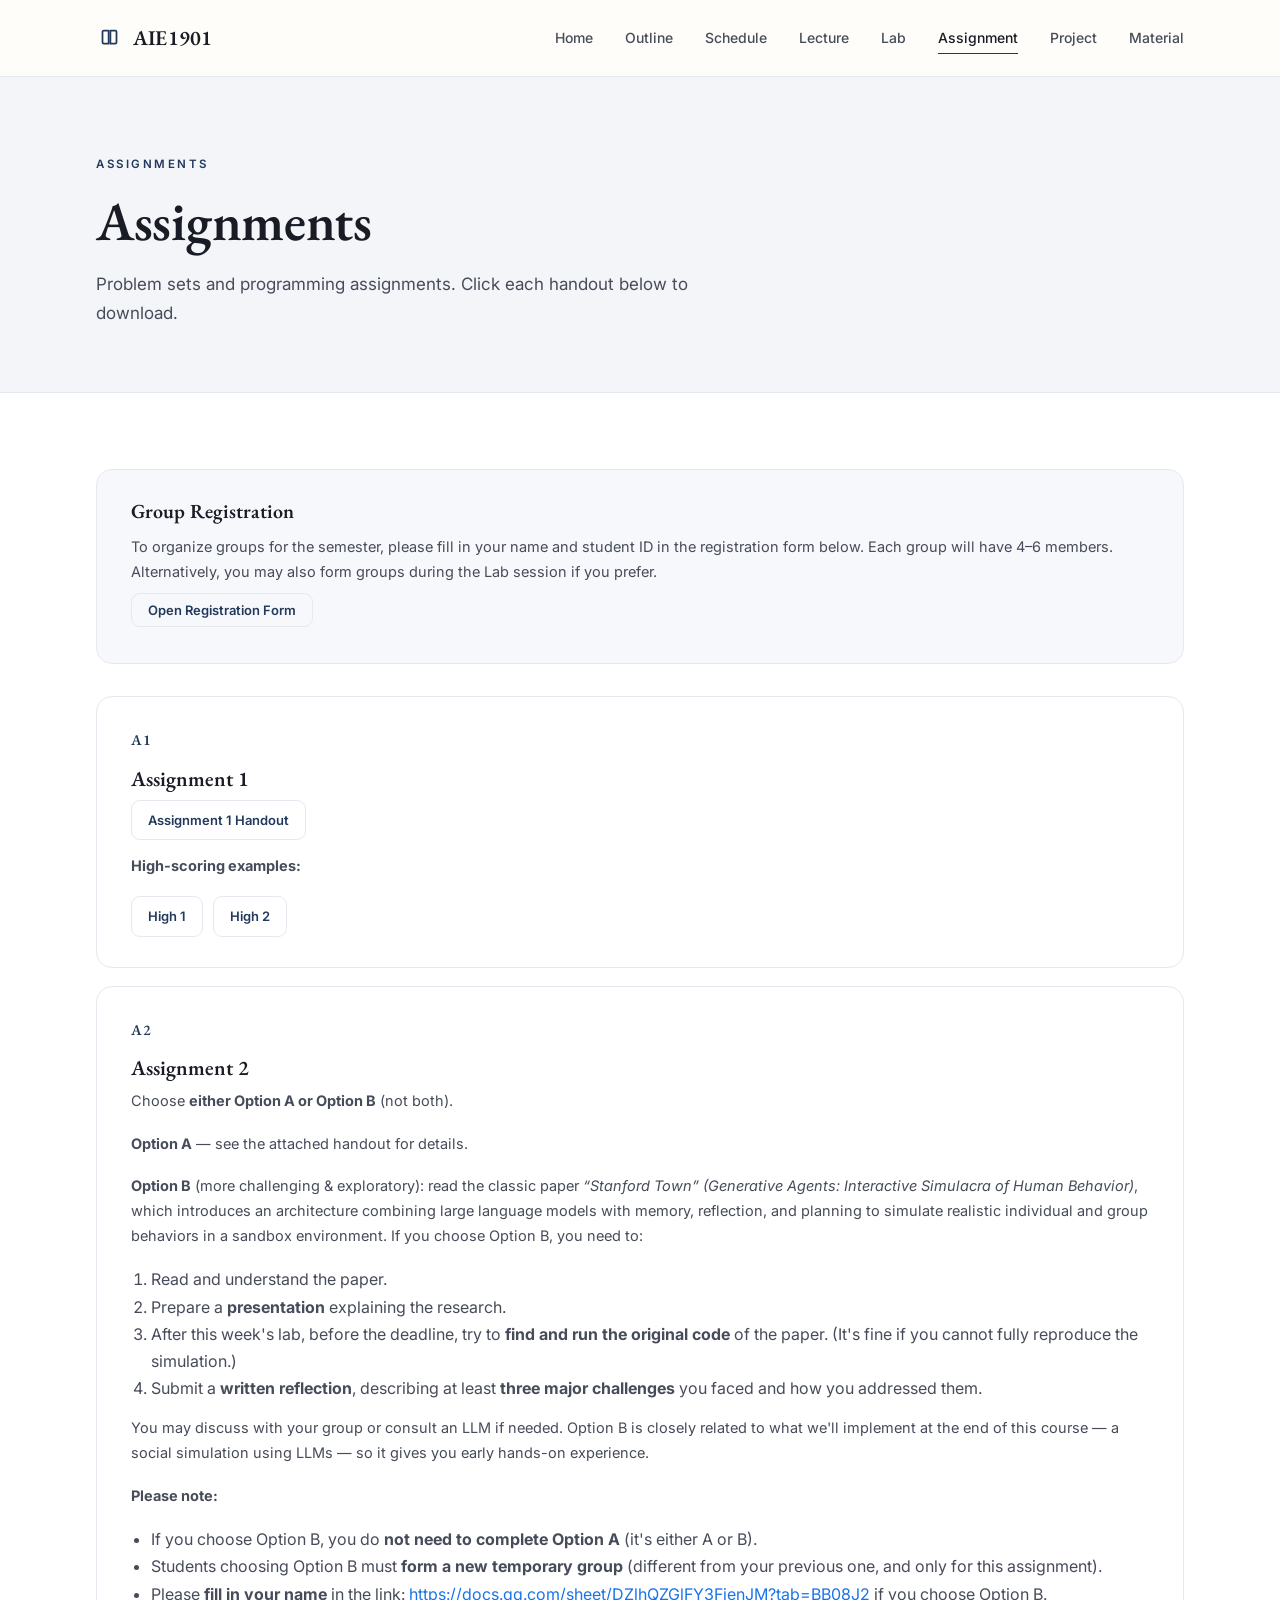
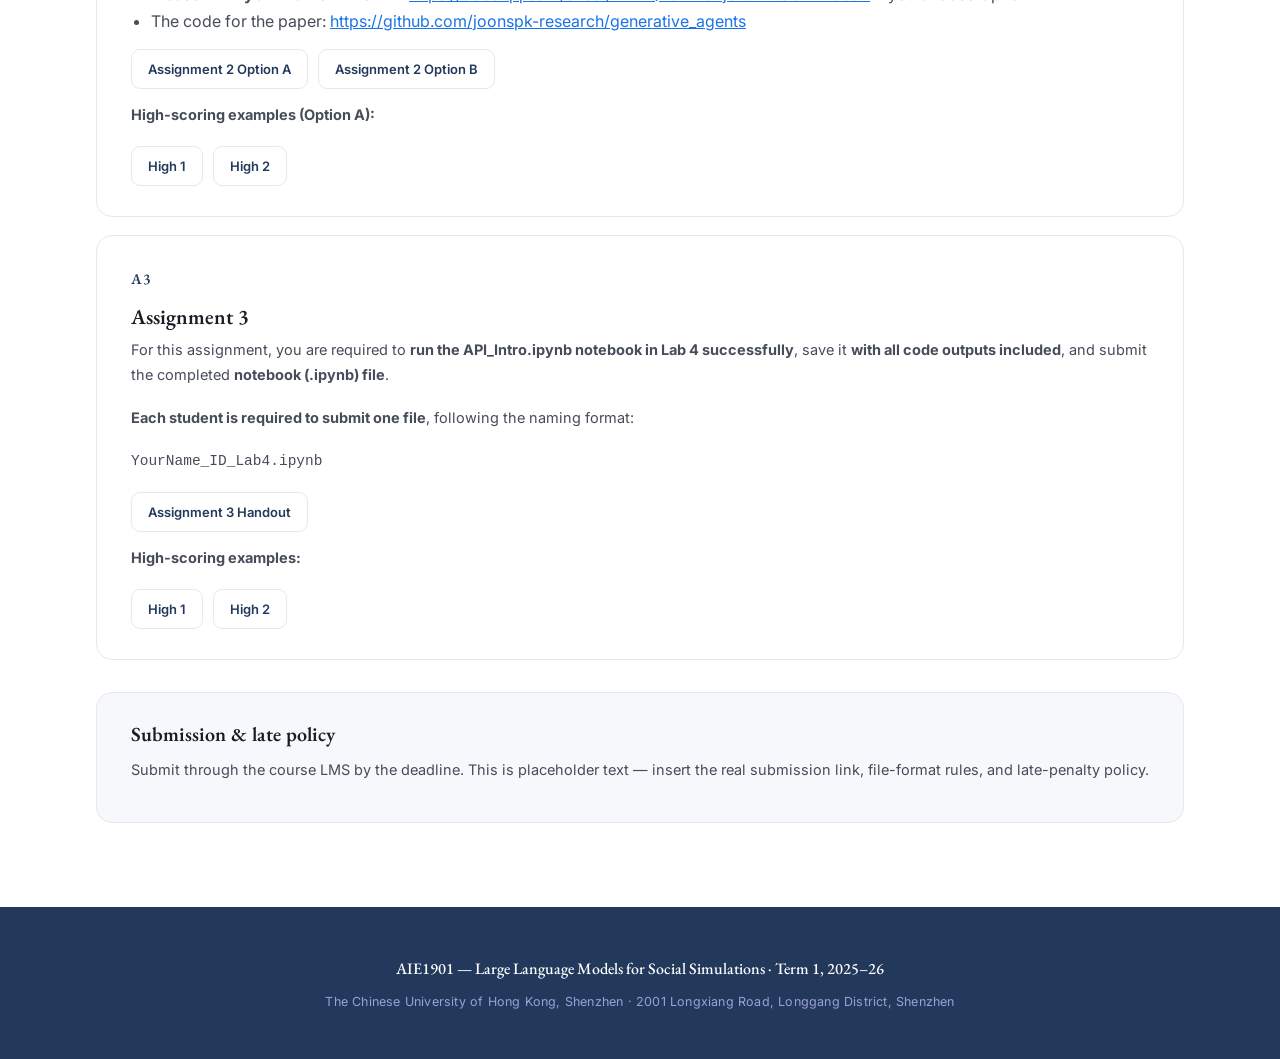
==== assignment.html @ 6c87aa85 "添加剩余文件" ====
<!DOCTYPE html>
<html lang="en">
<head>
    <meta charset="UTF-8">
    <meta name="viewport" content="width=device-width, initial-scale=1.0">
    <title>Assignment — AIE1901</title>
    <link rel="stylesheet" href="style.css">
</head>
<body>

    <header id="site-header" class="site-header"></header>

    <section class="page-hero">
        <div class="container">
            <span class="eyebrow">Assignments</span>
            <h1>Assignments</h1>
            <p class="lead">Problem sets and programming assignments. Click each handout below to download.</p>
        </div>
    </section>

    <main class="content">
        <div class="container">

            <div class="note" style="margin-bottom:32px;">
                <h4>Group Registration</h4>
                <p>To organize groups for the semester, please fill in your name and student ID in the registration form below. Each group will have 4–6 members. Alternatively, you may also form groups during the Lab session if you prefer.</p>
                <p style="margin-top:14px;"><a class="chip-link" href="https://docs.qq.com/sheet/DZmpaQ1VUUHdWbXJv?tab=BB08J2" target="_blank" rel="noopener">Open Registration Form</a></p>
            </div>

            <div class="assign-list">
                <div class="assign-card">
                    <div class="assign-head"><span class="assign-num">A1</span></div>
                    <h3>Assignment 1</h3>
                    <div class="item-links"><a class="chip-link" href="assignments/AIE1901_Assignment1.pdf" target="_blank" rel="noopener">Assignment 1 Handout</a></div>
                    <p style="margin-top:14px;"><strong>High-scoring examples:</strong></p>
                    <div class="item-links"><a class="chip-link" href="assignments/examples/A1_Example_1.zip">High 1</a><a class="chip-link" href="assignments/examples/A1_Example_2.zip">High 2</a></div>
                </div>
                <div class="assign-card">
                    <div class="assign-head"><span class="assign-num">A2</span></div>
                    <h3>Assignment 2</h3>
                    <p>Choose <strong>either Option A or Option B</strong> (not both).</p>
                    <p style="margin-top:14px;"><strong>Option A</strong> — see the attached handout for details.</p>
                    <p style="margin-top:14px;"><strong>Option B</strong> (more challenging &amp; exploratory): read the classic paper <em>“Stanford Town” (Generative Agents: Interactive Simulacra of Human Behavior)</em>, which introduces an architecture combining large language models with memory, reflection, and planning to simulate realistic individual and group behaviors in a sandbox environment. If you choose Option B, you need to:</p>
                    <ol style="margin:10px 0 0 20px;">
                        <li>Read and understand the paper.</li>
                        <li>Prepare a <strong>presentation</strong> explaining the research.</li>
                        <li>After this week's lab, before the deadline, try to <strong>find and run the original code</strong> of the paper. (It's fine if you cannot fully reproduce the simulation.)</li>
                        <li>Submit a <strong>written reflection</strong>, describing at least <strong>three major challenges</strong> you faced and how you addressed them.</li>
                    </ol>
                    <p style="margin-top:14px;">You may discuss with your group or consult an LLM if needed. Option B is closely related to what we'll implement at the end of this course — a social simulation using LLMs — so it gives you early hands-on experience.</p>
                    <p style="margin-top:14px;"><strong>Please note:</strong></p>
                    <ul style="margin:10px 0 0 20px;">
                        <li>If you choose Option B, you do <strong>not need to complete Option A</strong> (it's either A or B).</li>
                        <li>Students choosing Option B must <strong>form a new temporary group</strong> (different from your previous one, and only for this assignment).</li>
                        <li>Please <strong>fill in your name</strong> in the link: <a href="https://docs.qq.com/sheet/DZlhQZGlFY3FjenJM?tab=BB08J2" target="_blank" rel="noopener" style="color:#1a73e8;text-decoration:underline;">https://docs.qq.com/sheet/DZlhQZGlFY3FjenJM?tab=BB08J2</a> if you choose Option B.</li>
                        <li>The code for the paper: <a href="https://github.com/joonspk-research/generative_agents" target="_blank" rel="noopener" style="color:#1a73e8;text-decoration:underline;">https://github.com/joonspk-research/generative_agents</a></li>
                    </ul>
                    <div class="item-links" style="margin-top:14px;"><a class="chip-link" href="assignments/AIE1901_Assignment2 (OptionA).pdf" target="_blank" rel="noopener">Assignment 2 Option A</a><a class="chip-link" href="assignments/AIE1901_Assignment2 (OptionB).docx">Assignment 2 Option B</a></div>
                    <p style="margin-top:14px;"><strong>High-scoring examples (Option A):</strong></p>
                    <div class="item-links"><a class="chip-link" href="assignments/examples/A2_Example_1.zip">High 1</a><a class="chip-link" href="assignments/examples/A2_Example_2.zip">High 2</a></div>
                </div>
                <div class="assign-card">
                    <div class="assign-head"><span class="assign-num">A3</span></div>
                    <h3>Assignment 3</h3>
                    <p>For this assignment, you are required to <strong>run the API_Intro.ipynb notebook in Lab 4 successfully</strong>, save it <strong>with all code outputs included</strong>, and submit the completed <strong>notebook (.ipynb) file</strong>.</p>
                    <p style="margin-top:14px;"><strong>Each student is required to submit one file</strong>, following the naming format:</p>
                    <p style="margin-top:6px;"><code>YourName_ID_Lab4.ipynb</code></p>
                    <div class="item-links" style="margin-top:14px;"><a class="chip-link" href="assignments/AIE1901_Assignment3.docx">Assignment 3 Handout</a></div>
                    <p style="margin-top:14px;"><strong>High-scoring examples:</strong></p>
                    <div class="item-links"><a class="chip-link" href="assignments/examples/A3_Example_1.ipynb">High 1</a><a class="chip-link" href="assignments/examples/A3_Example_2.ipynb">High 2</a></div>
                </div>
            </div>

            <div class="note" style="margin-top:32px;">
                <h4>Submission &amp; late policy</h4>
                <p>Submit through the course LMS by the deadline. This is placeholder text — insert the real submission link, file-format rules, and late-penalty policy.</p>
            </div>
        </div>
    </main>

    <footer id="site-footer" class="site-footer"></footer>

    <script src="js/course.js"></script>
    <script src="js/components.js"></script>
    <script>renderChrome('assignment');</script>
</body>
</html>
---- style.css ----
/* =====================================================================
   AIE1901 — Large Language Models for Social Simulations
   Editorial premium look: serif display headings (Fraunces) + Inter body,
   warm-neutral palette (deep navy + cream + restrained bronze accent),
   hairline borders, generous whitespace. Single light theme.
   ===================================================================== */

@import url('https://fonts.googleapis.com/css2?family=EB+Garamond:ital,wght@0,400;0,500;0,600;0,700;1,400&family=Inter:wght@400;450;500;600&display=swap');

:root {
    --ink:         #191c24;   /* headings — cool near-black */
    --navy:        #22395c;   /* primary — disciplined navy */
    --navy-dark:   #16273f;
    --accent:      #22395c;   /* single accent = navy (monochrome, rational) */
    --accent-soft: #eef1f6;   /* cool tint */
    --cream:       #eceff4;   /* hero panel — cool light gray */
    --cream-soft:  #f3f5f9;   /* page header band */
    --sand:        #eef1f6;
    --text:        #474c5a;   /* body */
    --muted:       #888e9d;
    --line:        #e5e8ef;   /* cool hairline */
    --bg:          #ffffff;
    --bg-soft:     #f7f8fb;
    --radius:      16px;
    --radius-sm:   9px;
    --shadow-sm:   0 1px 2px rgba(25,28,36,0.05);
    --shadow-md:   0 20px 44px -18px rgba(25,28,36,0.20);
    --maxw:        1160px;
    --head:        'EB Garamond', Georgia, 'Times New Roman', serif;
    --body:        'Inter', 'Helvetica Neue', Arial, sans-serif;
}

* { margin: 0; padding: 0; box-sizing: border-box; }
html { scroll-behavior: smooth; }

body {
    font-family: var(--body);
    color: var(--text);
    background: var(--bg);
    line-height: 1.7;
    font-size: 16px;
    -webkit-font-smoothing: antialiased;
    text-rendering: optimizeLegibility;
}

h1, h2, h3, h4 { font-family: var(--head); color: var(--ink); line-height: 1.15; font-weight: 600; }
a { text-decoration: none; color: inherit; }
img { max-width: 100%; display: block; }

.container { max-width: var(--maxw); margin: 0 auto; padding: 0 36px; }

/* shared eyebrow (sans, tracked, bronze) */
.eyebrow, .hero-eyebrow {
    font-family: var(--body);
    font-weight: 600;
    font-size: 11.5px;
    letter-spacing: 2.5px;
    text-transform: uppercase;
    color: var(--accent);
    display: inline-block;
    margin-bottom: 16px;
}

/* ===== Header / top nav ===== */
.site-header {
    position: sticky;
    top: 0;
    z-index: 100;
    background: rgba(255,253,249,0.85);
    backdrop-filter: blur(14px);
    border-bottom: 1px solid var(--line);
}
.header-inner {
    max-width: var(--maxw);
    margin: 0 auto;
    padding: 20px 36px;
    display: flex;
    align-items: center;
    justify-content: space-between;
    gap: 24px;
}
.brand {
    display: flex;
    align-items: center;
    gap: 11px;
    font-family: var(--head);
    font-weight: 600;
    font-size: 21px;
    letter-spacing: 0.2px;
    color: var(--ink);
}
.brand-mark {
    width: 26px; height: 26px;
    display: inline-flex; align-items: center; justify-content: center;
    color: var(--navy);
}
.brand-mark svg { width: 21px; height: 21px; }

.main-nav ul { display: flex; align-items: center; gap: 32px; list-style: none; }
.main-nav a {
    font-size: 14px;
    font-weight: 500;
    color: var(--text);
    padding: 5px 0;
    position: relative;
    transition: color 0.2s;
}
.main-nav a::after {
    content: '';
    position: absolute;
    left: 0; bottom: -3px;
    width: 0; height: 1.5px;
    background: var(--accent);
    transition: width 0.3s ease;
}
.main-nav a:hover { color: var(--ink); }
.main-nav a:hover::after,
.main-nav a.active::after { width: 100%; }
.main-nav a.active { color: var(--ink); }

.nav-toggle {
    display: none; background: none; border: none; cursor: pointer;
    font-size: 24px; color: var(--ink); line-height: 1;
}

/* ===== Buttons ===== */
.btn {
    display: inline-flex; align-items: center; gap: 8px;
    font-family: var(--body); font-weight: 600; font-size: 14.5px;
    padding: 14px 30px; border-radius: var(--radius-sm); cursor: pointer;
    border: 1px solid transparent;
    transition: transform 0.18s ease, background 0.2s, color 0.2s;
}
.btn-primary { background: var(--navy); color: #fff; }
.btn-primary:hover { background: var(--navy-dark); transform: translateY(-2px); }
.btn-ghost { background: transparent; color: var(--navy); border-color: var(--navy); }
.btn-ghost:hover { background: var(--navy); color: #fff; transform: translateY(-2px); }

/* ===== Hero (homepage) ===== */
.hero { padding: 48px 0 8px; }
.hero-card {
    background: var(--cream);
    border-radius: 24px;
    padding: 88px 84px 0;
    overflow: hidden;
    position: relative;
}
.hero-card .hero-eyebrow { color: var(--accent); }
.hero-title {
    font-family: var(--head);
    font-size: 54px;
    font-weight: 600;
    line-height: 1.1;
    letter-spacing: -0.3px;
    max-width: 20ch;
    color: var(--ink);
    margin-bottom: 40px;
}
.hero-cta { margin-bottom: 64px; }

.hero-info {
    display: grid;
    grid-template-columns: repeat(4, 1fr);
    gap: 30px;
    border-top: 1px solid rgba(33,42,94,0.18);
    padding: 34px 0 48px;
}
.hero-info .label {
    font-family: var(--body);
    font-size: 11px; font-weight: 600; letter-spacing: 1.8px;
    text-transform: uppercase; color: var(--accent);
    margin-bottom: 9px;
}
.hero-info .value { font-size: 15px; font-weight: 500; color: var(--ink); }
.hero-info .value a { color: var(--navy); }
.hero-info .value a:hover { text-decoration: underline; text-underline-offset: 3px; }

/* ===== Generic section ===== */
.section { padding: 88px 0; }
.section.alt { background: var(--bg-soft); }

.section-head { margin-bottom: 48px; }
.section-head h2 {
    font-size: 38px; font-weight: 600; letter-spacing: -0.6px; margin-bottom: 14px;
}
.section-head p { color: var(--muted); max-width: 600px; font-size: 15.5px; }

/* ===== "What you'll learn" — intro + topic cards (kept) ===== */
.teach-grid { display: grid; grid-template-columns: 1fr 2fr; gap: 56px; align-items: start; }
.teach-intro h2 { font-size: 32px; font-weight: 600; margin-bottom: 16px; }
.teach-intro p { color: var(--text); font-size: 15.5px; }

.topic-grid { display: grid; grid-template-columns: repeat(3, 1fr); gap: 20px; }
.topic-card {
    border: 1px solid var(--line); background: #fff;
    border-radius: var(--radius); padding: 30px 26px 34px;
    transition: transform 0.2s ease, box-shadow 0.2s ease;
}
.topic-card:hover { transform: translateY(-4px); box-shadow: var(--shadow-md); }
.topic-card h3 { font-size: 19px; font-weight: 600; margin-bottom: 12px; }
.topic-card p { font-size: 14px; color: var(--text); }
.topic-icon {
    width: 50px; height: 50px; border-radius: 13px;
    background: var(--accent-soft);
    display: flex; align-items: center; justify-content: center; margin-top: 18px;
}
.topic-icon svg { width: 26px; height: 26px; color: var(--navy); }
.c-peach{background:var(--cream-soft);} .c-lavender{background:var(--cream-soft);}
.c-mint{background:var(--cream-soft);} .c-sky{background:var(--cream-soft);} .c-cream{background:var(--cream-soft);}

/* ===== Section link cards — editorial numbered ===== */
.links-grid {
    display: grid;
    grid-template-columns: repeat(3, 1fr);
    gap: 22px;
    counter-reset: lc;
}
.link-card {
    display: flex; flex-direction: column;
    background: var(--bg);
    border: 1px solid var(--line);
    border-radius: var(--radius);
    padding: 34px 32px 30px;
    counter-increment: lc;
    transition: transform 0.2s ease, box-shadow 0.2s ease, border-color 0.2s;
    position: relative;
}
.link-card::before {
    content: counter(lc, decimal-leading-zero);
    font-family: var(--head); font-weight: 500; font-size: 15px;
    color: var(--accent); letter-spacing: 1px;
    margin-bottom: 22px;
}
.link-card .dot { display: none; }
.link-card:hover { transform: translateY(-5px); box-shadow: var(--shadow-md); border-color: rgba(33,42,94,0.25); }
.link-card h3 { font-size: 22px; font-weight: 600; margin-bottom: 9px; }
.link-card p { font-size: 14px; color: var(--muted); flex: 1; line-height: 1.6; }
.link-card .go { margin-top: 20px; font-weight: 600; color: var(--navy); font-size: 13.5px; font-family: var(--body); letter-spacing: 0.3px; }
.link-card:hover .go { color: var(--accent); }

/* ===== Announcements ===== */
.ann-list { display: flex; flex-direction: column; gap: 18px; max-width: 820px; }
.ann-card {
    background: var(--bg);
    border: 1px solid var(--line);
    border-left: 2px solid var(--accent);
    border-radius: 4px var(--radius) var(--radius) 4px;
    padding: 26px 30px;
}
.ann-card .date { font-family: var(--body); font-size: 11.5px; color: var(--muted); font-weight: 600; letter-spacing: 1px; text-transform: uppercase; }
.ann-card h3 { font-size: 20px; font-weight: 600; margin: 8px 0 9px; }
.ann-card p { font-size: 14.5px; color: var(--text); }

/* ===== Sub-page header band ===== */
.page-hero { background: var(--cream-soft); border-bottom: 1px solid var(--line); }
.page-hero .container { padding-top: 72px; padding-bottom: 64px; }
.page-hero h1 { font-size: 54px; font-weight: 600; letter-spacing: -0.3px; margin-bottom: 18px; }
.page-hero .lead { font-size: 17px; color: var(--text); max-width: 640px; line-height: 1.7; }

/* ===== Page content ===== */
.content { padding: 76px 0; }
.content + .content { padding-top: 0; }
.block-title { font-size: 30px; font-weight: 600; letter-spacing: -0.4px; margin-bottom: 24px; }
.block-title.spaced { margin-top: 60px; }
.prose p { font-size: 15.5px; margin-bottom: 15px; }

/* info / note box */
.note { background: var(--bg-soft); border: 1px solid var(--line); border-radius: var(--radius); padding: 30px 34px; }
.note h4 { font-size: 20px; font-weight: 600; margin-bottom: 12px; }
.note p { font-size: 14.5px; color: var(--text); margin-bottom: 10px; }
.note ul { padding-left: 20px; }
.note li { font-size: 14.5px; color: var(--text); padding: 4px 0; }
.note code { background: var(--accent-soft); color: var(--navy); padding: 2px 7px; border-radius: 5px; font-size: 13px; }

/* ===== Outcome list (numbered) ===== */
.outcome-list {
    list-style: none; counter-reset: oc;
    display: grid; grid-template-columns: repeat(auto-fit, minmax(300px, 1fr)); gap: 18px;
}
.outcome-list li {
    position: relative; padding: 24px 26px 24px 70px;
    background: var(--bg); border: 1px solid var(--line); border-radius: var(--radius);
    font-size: 14.5px; color: var(--text);
    transition: transform 0.2s, box-shadow 0.2s;
}
.outcome-list li:hover { transform: translateY(-3px); box-shadow: var(--shadow-md); }
.outcome-list li::before {
    counter-increment: oc; content: counter(oc, decimal-leading-zero);
    position: absolute; left: 24px; top: 22px;
    font-family: var(--head); font-weight: 500; font-size: 16px;
    color: var(--accent);
}

/* ===== Assessment / simple table ===== */
.simple-table { width: 100%; max-width: 480px; border-collapse: collapse; font-size: 15px; }
.simple-table th, .simple-table td { padding: 15px 18px; text-align: left; border-bottom: 1px solid var(--line); }
.simple-table th { font-family: var(--body); font-size: 11px; text-transform: uppercase; letter-spacing: 1px; color: var(--muted); font-weight: 600; }
.simple-table td:last-child { font-family: var(--head); font-weight: 600; color: var(--navy); text-align: right; }

/* ===== Schedule table ===== */
.table-wrap { overflow-x: auto; border: 1px solid var(--line); border-radius: var(--radius); }
.sched-table { width: 100%; border-collapse: collapse; font-size: 14.5px; min-width: 680px; }
.sched-table th, .sched-table td { padding: 16px 22px; text-align: left; border-bottom: 1px solid var(--line); }
.sched-table thead th { font-family: var(--body); font-size: 11px; text-transform: uppercase; letter-spacing: 1px; color: var(--muted); font-weight: 600; background: var(--bg-soft); }
.sched-table tbody tr:last-child td { border-bottom: none; }
.sched-table td.wk { font-family: var(--head); font-weight: 600; color: var(--navy); width: 64px; font-size: 16px; }
.sched-table tr.milestone td { background: var(--cream-soft); }
.sched-table tr.milestone td.date { box-shadow: inset 3px 0 0 var(--accent); }
/* colored milestone variants — make key events pop */
.sched-table tr.milestone.exam td,
.sched-table tr.milestone.proj td { background: #fcefe0; }
.sched-table tr.milestone.exam td.date,
.sched-table tr.milestone.proj td.date { box-shadow: inset 3px 0 0 #e07b1a; color: #b75f12; }
.tag {
    display: inline-block; font-family: var(--body); font-size: 11px; font-weight: 600;
    letter-spacing: 0.5px; padding: 4px 11px; border-radius: 6px;
    background: var(--navy); color: #fff;
}
.tag.exam { background: #e07b1a; box-shadow: 0 2px 8px -2px rgba(224,123,26,0.55); }
.tag.proj { background: #e07b1a; box-shadow: 0 2px 8px -2px rgba(224,123,26,0.55); }
.lab-note { color: var(--muted); font-size: 13.5px; }

/* schedule — date-based teaching plan */
.sched-table td.date { font-family: var(--head); font-weight: 600; color: var(--navy); font-size: 15px; white-space: nowrap; width: 78px; }
.sched-table td.loc { white-space: nowrap; color: var(--muted); font-size: 13.5px; width: 88px; }
.sched-table td.event { white-space: nowrap; width: 116px; }
.sched-table td.event .none { color: var(--muted); }
.sched-table .sess-title { font-weight: 600; color: var(--ink); }
.sched-table .task-list { list-style: none; margin: 9px 0 0; padding: 0; }
.sched-table .task-list li { position: relative; padding: 3px 0 3px 16px; font-size: 13.5px; color: var(--text); line-height: 1.55; }
.sched-table .task-list li::before { content: ""; position: absolute; left: 2px; top: 11px; width: 4px; height: 4px; border-radius: 50%; background: var(--accent); }
.sched-table tr.theme td { background: var(--accent-soft); padding: 11px 22px; }
.sched-table tr.theme .wkrange { font-family: var(--body); font-size: 11px; font-weight: 600; letter-spacing: 1.5px; text-transform: uppercase; color: var(--accent); margin-right: 12px; }
.sched-table tr.theme .theme-title { font-family: var(--head); font-weight: 600; font-size: 15px; color: var(--ink); }
.sched-table tr.brk td { color: var(--muted); font-style: italic; font-size: 13.5px; background: var(--bg-soft); }

/* key dates / deadlines summary card */
.dates-card { background: var(--bg-soft); border: 1px solid var(--line); border-radius: var(--radius); padding: 16px 40px; }
.dates-grid { display: grid; grid-template-columns: 1fr 1fr; gap: 0 56px; align-items: stretch; }
.dates-col { display: flex; flex-direction: column; justify-content: flex-start; }
.kd-row { display: flex; justify-content: space-between; align-items: baseline; gap: 16px; padding: 17px 0; border-bottom: 1px solid var(--line); font-size: 15.5px; }
.kd-row:last-child { border-bottom: none; }
.kd-row .kd-item { color: var(--muted); }
.kd-row .kd-when { font-family: var(--head); font-weight: 600; color: var(--navy); white-space: nowrap; }

/* ===== Item list (lecture / lab) ===== */
.item-list { display: flex; flex-direction: column; gap: 16px; }
.item-card {
    display: flex; gap: 24px; align-items: flex-start;
    background: var(--bg); border: 1px solid var(--line); border-radius: var(--radius);
    padding: 26px 30px; transition: transform 0.2s, box-shadow 0.2s, border-color 0.2s;
}
.item-card:hover { transform: translateY(-3px); box-shadow: var(--shadow-md); border-color: rgba(33,42,94,0.22); }
.item-card.pending { opacity: 0.55; border-style: dashed; }
.wk-chip {
    flex-shrink: 0; width: 54px; height: 54px; border-radius: 13px;
    background: var(--accent-soft); color: var(--navy);
    font-family: var(--head); font-weight: 600; font-size: 16px;
    display: flex; align-items: center; justify-content: center;
}
.item-body { flex: 1; }
.item-body h3 { font-size: 19px; font-weight: 600; margin-bottom: 6px; }
.item-body p { font-size: 14.5px; color: var(--text); margin-bottom: 14px; }
.item-links { display: flex; flex-wrap: wrap; gap: 10px; }
.chip-link {
    font-family: var(--body); font-size: 13px; font-weight: 600; padding: 8px 16px;
    border-radius: var(--radius-sm); border: 1px solid var(--line); color: var(--navy);
    transition: all 0.18s;
}
.chip-link:hover { background: var(--navy); color: #fff; border-color: var(--navy); }

/* ===== Assignment cards ===== */
.assign-list { display: flex; flex-direction: column; gap: 18px; }
.assign-card {
    background: var(--bg); border: 1px solid var(--line); border-radius: var(--radius);
    padding: 30px 34px; transition: transform 0.2s, box-shadow 0.2s, border-color 0.2s;
}
.assign-card:hover { transform: translateY(-3px); box-shadow: var(--shadow-md); border-color: rgba(33,42,94,0.22); }
.assign-head { display: flex; align-items: center; justify-content: space-between; margin-bottom: 14px; gap: 12px; }
.assign-num {
    font-family: var(--head); font-weight: 600; font-size: 15px;
    color: var(--accent); letter-spacing: 0.5px;
}
.assign-due { font-family: var(--body); font-size: 13px; font-weight: 600; color: #8a544c; }
.assign-card h3 { font-size: 21px; font-weight: 600; margin-bottom: 9px; }
.assign-card > p { font-size: 14.5px; color: var(--text); margin-bottom: 18px; }

/* ===== Materials ===== */
.mat-grid { display: grid; grid-template-columns: repeat(auto-fit, minmax(280px, 1fr)); gap: 22px; }
.mat-card { background: var(--bg); border: 1px solid var(--line); border-radius: var(--radius); padding: 30px; }
.mat-card h3 { font-size: 19px; font-weight: 600; margin-bottom: 18px; padding-bottom: 14px; border-bottom: 1px solid var(--line); }
.mat-list { list-style: none; display: flex; flex-direction: column; gap: 16px; }
.mat-list li { display: flex; flex-direction: column; gap: 3px; }
.mat-list .t { font-size: 14.5px; font-weight: 600; color: var(--ink); }
.mat-list .s { font-size: 12.5px; color: var(--muted); }
.mat-list .l { font-size: 12.5px; color: var(--navy); font-weight: 600; width: fit-content; }
.mat-list .l:hover { text-decoration: underline; text-underline-offset: 3px; }

.file-list { list-style: none; display: flex; flex-direction: column; gap: 6px; }
.file-list li { position: relative; padding: 14px 0 14px 34px; border-bottom: 1px solid var(--line); }
.file-list li::before {
    content: ""; position: absolute; left: 4px; top: 50%; transform: translateY(-50%);
    width: 7px; height: 7px; border-radius: 50%; background: var(--accent);
}
.file-list a { font-size: 15.5px; font-weight: 500; color: var(--ink); transition: color 0.15s ease; }
.file-list a:hover { color: #1a73e8; text-decoration: underline; }
.file-list.numbered { counter-reset: rd; }
.file-list.numbered li { padding-left: 36px; }
.file-list.numbered li::before {
    content: counter(rd) "."; counter-increment: rd;
    width: auto; height: auto; border-radius: 0; background: none;
    left: 2px; color: var(--accent); font-weight: 600; font-size: 14.5px;
}

/* ===== Placeholder badge ===== */
.ph {
    display: inline-block; font-family: var(--body);
    font-size: 10px; font-weight: 600; letter-spacing: 1px; text-transform: uppercase;
    color: var(--accent); border: 1px solid var(--accent-soft); background: var(--accent-soft);
    padding: 4px 10px; border-radius: 20px; margin-left: 12px; vertical-align: middle;
}

/* ===== Footer ===== */
.site-footer { background: var(--navy); color: #c9cdf0; margin-top: 8px; }
.footer-inner { max-width: var(--maxw); margin: 0 auto; padding: 48px 36px; text-align: center; }
.footer-inner .f-line { font-family: var(--head); font-size: 16px; font-weight: 500; color: #fff; margin-bottom: 8px; }
.footer-inner .f-sub { font-family: var(--body); font-size: 12.5px; color: #9aa0d8; letter-spacing: 0.2px; }

/* ===== Outline page — hero subtitle ===== */
.hero-sub { font-size: 16.5px; color: var(--text); max-width: 62ch; line-height: 1.7; margin-bottom: 44px; }

/* anchored sections sit clear of the sticky header */
.content [id] { scroll-margin-top: 96px; }

/* quick-nav cards */
.outline-nav { display: grid; grid-template-columns: repeat(4, 1fr); gap: 16px; }
.outline-nav-card {
    display: block; background: var(--bg); border: 1px solid var(--line);
    border-radius: var(--radius); padding: 22px 24px;
    transition: transform 0.2s, box-shadow 0.2s, border-color 0.2s;
}
.outline-nav-card:hover { transform: translateY(-4px); box-shadow: var(--shadow-md); border-color: rgba(33,42,94,0.25); }
.outline-nav-card h4 { font-size: 16px; font-weight: 600; margin-bottom: 6px; }
.outline-nav-card p { font-size: 13px; color: var(--muted); line-height: 1.5; }

/* three-pillar content overview */
.pillar-grid { display: grid; grid-template-columns: repeat(3, 1fr); gap: 20px; }
.pillar-card {
    background: var(--bg); border: 1px solid var(--line); border-radius: var(--radius);
    padding: 30px 28px; transition: transform 0.2s, box-shadow 0.2s;
}
.pillar-card:hover { transform: translateY(-4px); box-shadow: var(--shadow-md); }
.pillar-card h3 { font-size: 19px; font-weight: 600; margin-bottom: 8px; }
.pillar-card .card-desc { font-size: 13.5px; color: var(--muted); margin-bottom: 16px; line-height: 1.5; }
.pillar-card ul { list-style: none; padding: 0; }
.pillar-card li { position: relative; padding: 7px 0 7px 18px; font-size: 14px; color: var(--text); border-top: 1px solid var(--line); }
.pillar-card li:first-child { border-top: none; }
.pillar-card li::before { content: ""; position: absolute; left: 2px; top: 15px; width: 5px; height: 5px; border-radius: 50%; background: var(--accent); }

/* instructor / TA two-column block inside .note */
.two-col { display: grid; grid-template-columns: 1fr 1fr; gap: 28px; }
.who { font-size: 15px; font-weight: 600; color: var(--ink); margin: 0 0 3px; }
.who-meta { font-size: 13.5px; color: var(--text); margin: 0 0 3px; }
.who-meta a { color: var(--navy); }
.who-meta a:hover { text-decoration: underline; text-underline-offset: 3px; }

/* assessment per-component detail */
.assess-detail { border-top: 1px solid var(--line); padding-top: 18px; margin-top: 18px; }
.assess-detail h5 { font-family: var(--head); font-size: 16px; font-weight: 600; color: var(--ink); margin-bottom: 6px; }
.assess-detail p { font-size: 14px; color: var(--text); margin: 0; }

/* grade descriptor table */
.grade-table { width: 100%; border-collapse: collapse; font-size: 14px; }
.grade-table th, .grade-table td { padding: 13px 16px; text-align: left; border-bottom: 1px solid var(--line); vertical-align: top; }
.grade-table thead th { font-family: var(--body); font-size: 11px; text-transform: uppercase; letter-spacing: 1px; color: var(--muted); font-weight: 600; background: var(--bg-soft); }
.grade-table tbody tr:last-child td { border-bottom: none; }
.grade-table td:first-child { font-family: var(--head); font-weight: 600; color: var(--navy); width: 64px; }
.grade-table td:nth-child(2) { white-space: nowrap; color: var(--muted); width: 86px; }

/* ===== Responsive ===== */
@media (max-width: 900px) {
    .outline-nav { grid-template-columns: repeat(2, 1fr); }
    .pillar-grid { grid-template-columns: 1fr; }
    .two-col { grid-template-columns: 1fr; gap: 18px; }
    .dates-grid { grid-template-columns: 1fr; gap: 0; }
    .dates-col { justify-content: flex-start; }
    .hero-card { padding: 56px 44px 0; }
    .hero-title { font-size: 44px; }
    .hero-info { grid-template-columns: repeat(2, 1fr); gap: 26px; }
    .teach-grid { grid-template-columns: 1fr; gap: 32px; }
    .topic-grid { grid-template-columns: repeat(2, 1fr); }
    .links-grid { grid-template-columns: repeat(2, 1fr); }
    .section-head h2 { font-size: 32px; }
}

@media (max-width: 680px) {
    .container, .header-inner, .footer-inner { padding-left: 22px; padding-right: 22px; }
    .hero { padding: 28px 0 0; }
    .hero-card { padding: 44px 28px 0; border-radius: 18px; }
    .hero-title { font-size: 36px; }
    .hero-info { grid-template-columns: 1fr; gap: 20px; padding-bottom: 38px; }
    .nav-toggle { display: block; }
    .main-nav {
        position: absolute; top: 100%; left: 0; right: 0;
        background: var(--bg); border-bottom: 1px solid var(--line);
        max-height: 0; overflow: hidden; transition: max-height 0.3s ease;
    }
    .main-nav.open { max-height: 480px; }
    .main-nav ul { flex-direction: column; align-items: stretch; gap: 0; padding: 8px 0; }
    .main-nav li { border-top: 1px solid var(--line); }
    .main-nav li:first-child { border-top: none; }
    .main-nav a { display: block; padding: 14px 34px; }
    .main-nav a::after { display: none; }
    .page-hero h1 { font-size: 36px; }
    .section { padding: 60px 0; }
    .topic-grid { grid-template-columns: 1fr; }
    .links-grid { grid-template-columns: 1fr; }
    .outline-nav { grid-template-columns: 1fr; }
}
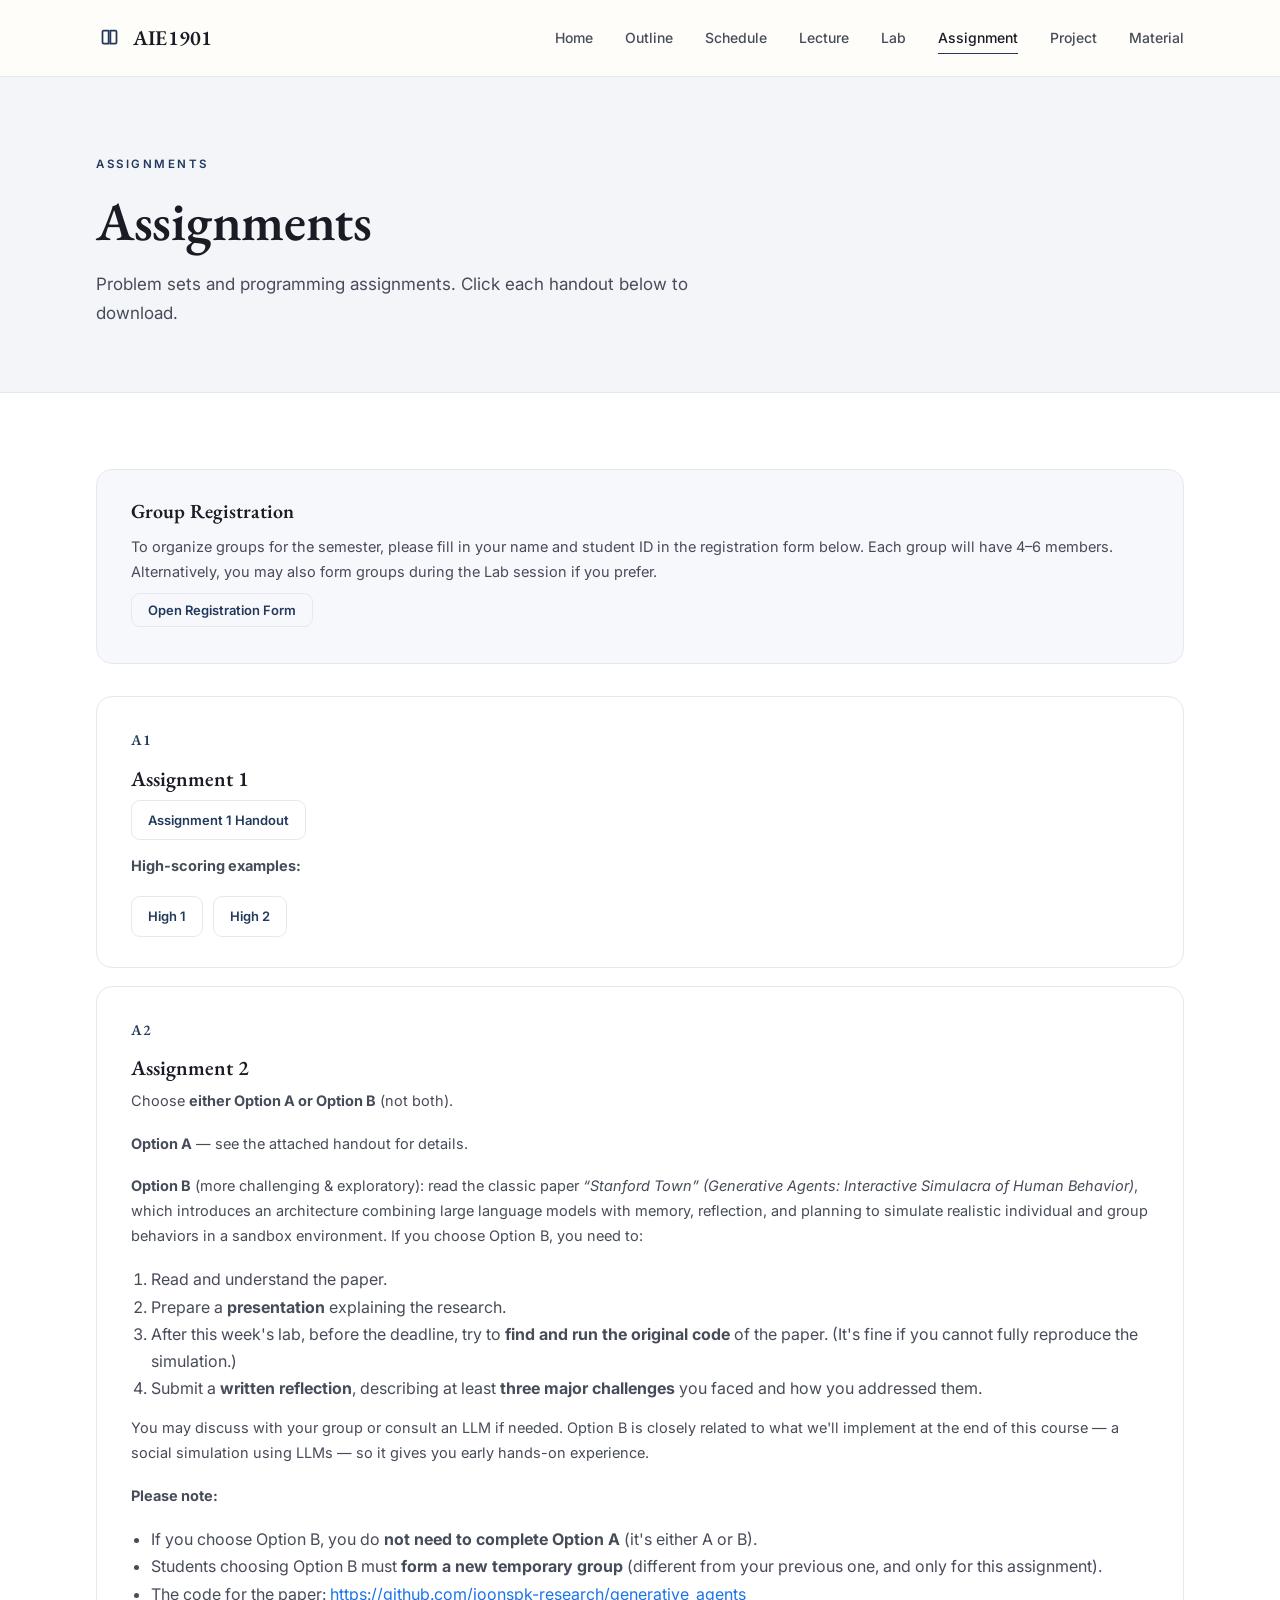
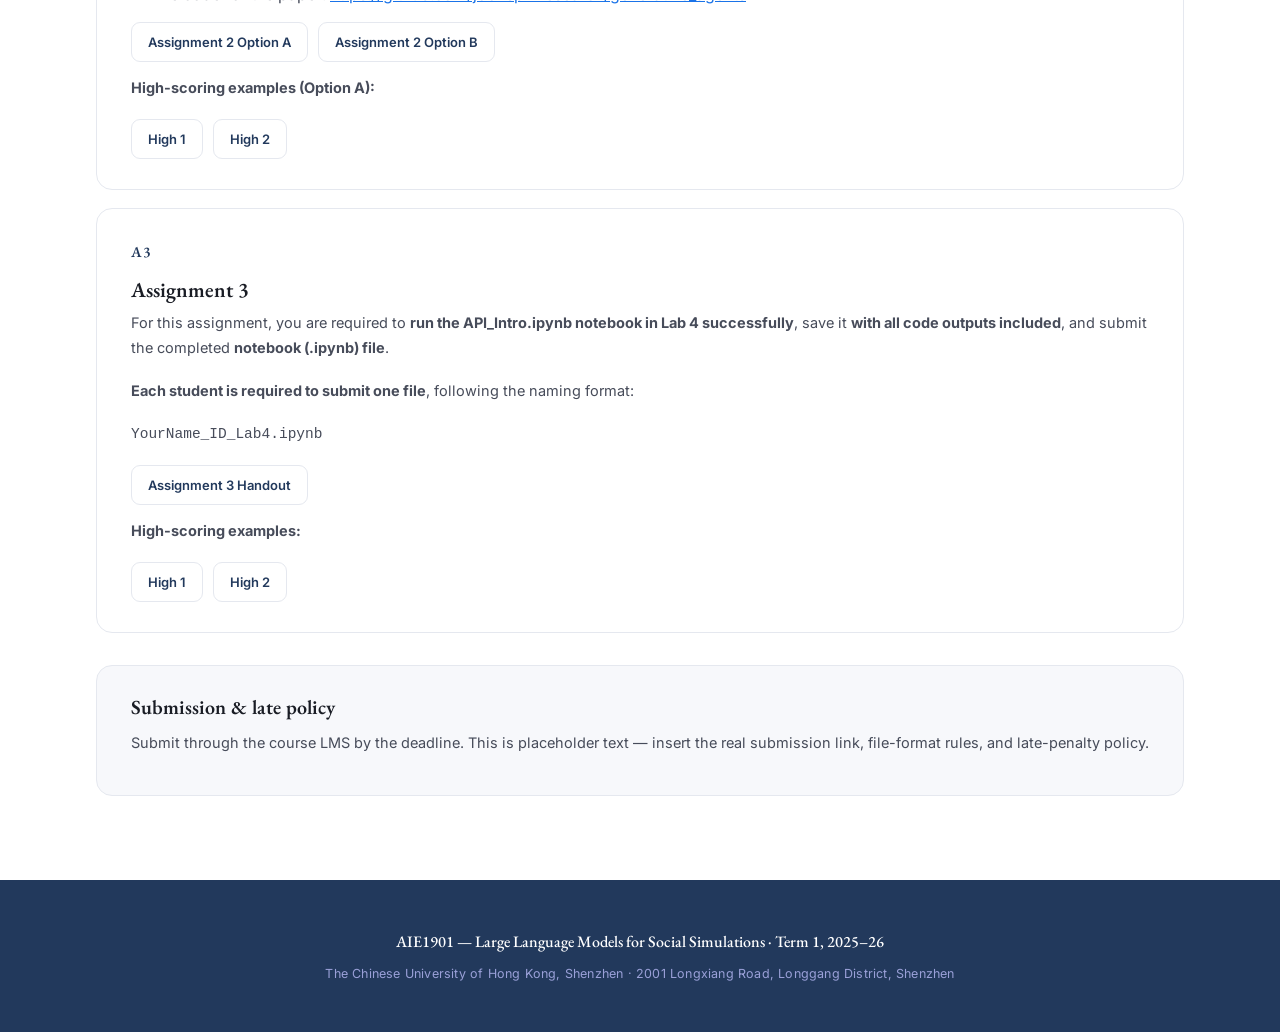
==== commit 0fec36db: "添加剩余文件" ====
--- a/assignment.html
+++ b/assignment.html
@@ -52,7 +52,6 @@
                     <ul style="margin:10px 0 0 20px;">
                         <li>If you choose Option B, you do <strong>not need to complete Option A</strong> (it's either A or B).</li>
                         <li>Students choosing Option B must <strong>form a new temporary group</strong> (different from your previous one, and only for this assignment).</li>
-                        <li>Please <strong>fill in your name</strong> in the link: <a href="https://docs.qq.com/sheet/DZlhQZGlFY3FjenJM?tab=BB08J2" target="_blank" rel="noopener" style="color:#1a73e8;text-decoration:underline;">https://docs.qq.com/sheet/DZlhQZGlFY3FjenJM?tab=BB08J2</a> if you choose Option B.</li>
                         <li>The code for the paper: <a href="https://github.com/joonspk-research/generative_agents" target="_blank" rel="noopener" style="color:#1a73e8;text-decoration:underline;">https://github.com/joonspk-research/generative_agents</a></li>
                     </ul>
                     <div class="item-links" style="margin-top:14px;"><a class="chip-link" href="assignments/AIE1901_Assignment2 (OptionA).pdf" target="_blank" rel="noopener">Assignment 2 Option A</a><a class="chip-link" href="assignments/AIE1901_Assignment2 (OptionB).docx">Assignment 2 Option B</a></div>
